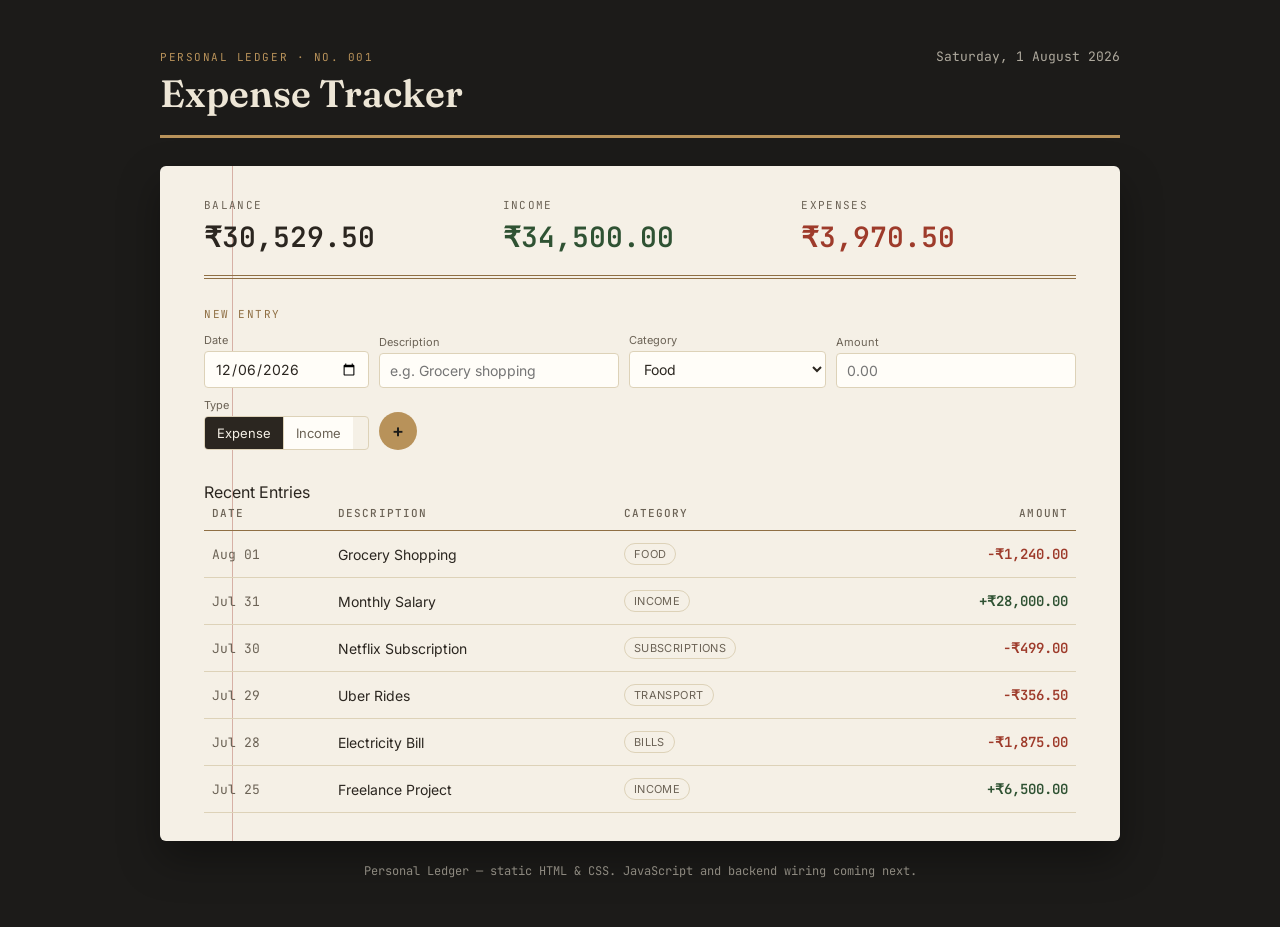
==== Expense tracker/index.html @ 89daaa1e "Changed html file name" ====
<!DOCTYPE html>
<html lang="en">
<head>
<meta charset="UTF-8">
<meta name="viewport" content="width=device-width, initial-scale=1.0">
<title>Expense Tracker</title>
<meta name="description" content="Personal Expense Tracker — frontend">

<link rel="preconnect" href="https://fonts.googleapis.com">
<link rel="preconnect" href="https://fonts.gstatic.com" crossorigin>
<link href="https://fonts.googleapis.com/css2?family=Fraunces:opsz,wght@9..144,500;9..144,600;9..144,700&family=Inter:wght@400;500;600&family=JetBrains+Mono:wght@400;500;600&display=swap" rel="stylesheet">
<link rel="stylesheet" href="style.css">

</head>
<body>

<div class="app">

  <header class="app-header">
    <div>
      <span class="eyebrow">Personal Ledger &middot; No. 001</span>
      <h1>Expense Tracker</h1>
    </div>
    <span class="date">Saturday, 1 August 2026</span>
  </header>

  <main class="ledger-sheet">

    <!-- SUMMARY -->
    <section class="summary-row" aria-label="Summary">
      <div class="stat">
        <span class="label">Balance</span>
        <span class="value balance">&#8377;30,529.50</span>
      </div>
      <div class="stat">
        <span class="label">Income</span>
        <span class="value credit">&#8377;34,500.00</span>
      </div>
      <div class="stat">
        <span class="label">Expenses</span>
        <span class="value debit">&#8377;3,970.50</span>
      </div>
    </section>

    <!-- NEW ENTRY -->
    <!--
      Not wired up yet — this is markup + styling only.
      When you're ready: add a <script> that listens for
      "submit", reads FormData, and either (a) pushes a new
      row into the table client-side, or (b) POSTs to your
      Spring Boot API and re-renders from the response.
    -->
    <form class="new-entry" onsubmit="return false;">
      <span class="section-title">New Entry</span>
      <div class="entry-row">
        <div class="field">
          <label for="entry-date">Date</label>
          <input type="date" id="entry-date" name="date" required>
        </div>
        <div class="field">
          <label for="entry-desc">Description</label>
          <input type="text" id="entry-desc" name="description" placeholder="e.g. Grocery shopping" required>
        </div>
        <div class="field">
          <label for="entry-category">Category</label>
          <select id="entry-category" name="category">
            <option>Food</option>
            <option>Transport</option>
            <option>Bills</option>
            <option>Subscriptions</option>
            <option>Entertainment</option>
            <option>Shopping</option>
            <option>Health</option>
            <option>Income</option>
            <option>Other</option>
          </select>
        </div>
        <div class="field">
          <label for="entry-amount">Amount</label>
          <input type="number" id="entry-amount" name="amount" min="0" step="0.01" placeholder="0.00" required>
        </div>
        <div class="field">
          <label id="type-label">Type</label>
          <div class="type-toggle" role="radiogroup" aria-labelledby="type-label">
            <input type="radio" id="type-expense" name="type" value="expense" checked>
            <label for="type-expense">Expense</label>
            <input type="radio" id="type-income" name="type" value="income">
            <label for="type-income">Income</label>
          </div>
        </div>
        <button type="submit" class="add-btn" aria-label="Add entry">+</button>
      </div>
    </form>

    <!-- TRANSACTIONS -->
    <section class="transactions" aria-label="Transactions">
      <span class="section-title">Recent Entries</span>
      <table>
        <thead>
          <tr>
            <th>Date</th>
            <th>Description</th>
            <th>Category</th>
            <th class="num">Amount</th>
          </tr>
        </thead>
        <tbody id="entries-list">
          <tr>
            <td class="date">Aug 01</td>
            <td>Grocery Shopping</td>
            <td><span class="tag">Food</span></td>
            <td class="amount debit">&minus;&#8377;1,240.00</td>
          </tr>
          <tr>
            <td class="date">Jul 31</td>
            <td>Monthly Salary</td>
            <td><span class="tag">Income</span></td>
            <td class="amount credit">+&#8377;28,000.00</td>
          </tr>
          <tr>
            <td class="date">Jul 30</td>
            <td>Netflix Subscription</td>
            <td><span class="tag">Subscriptions</span></td>
            <td class="amount debit">&minus;&#8377;499.00</td>
          </tr>
          <tr>
            <td class="date">Jul 29</td>
            <td>Uber Rides</td>
            <td><span class="tag">Transport</span></td>
            <td class="amount debit">&minus;&#8377;356.50</td>
          </tr>
          <tr>
            <td class="date">Jul 28</td>
            <td>Electricity Bill</td>
            <td><span class="tag">Bills</span></td>
            <td class="amount debit">&minus;&#8377;1,875.00</td>
          </tr>
          <tr>
            <td class="date">Jul 25</td>
            <td>Freelance Project</td>
            <td><span class="tag">Income</span></td>
            <td class="amount credit">+&#8377;6,500.00</td>
          </tr>
        </tbody>
      </table>
    </section>

  </main>

  <footer class="app-footer">
    Personal Ledger &mdash; static HTML &amp; CSS. JavaScript and backend wiring coming next.
  </footer>

</div>
<script src="script.js"></script>

</body>
</html>
---- Expense tracker/style.css ----
:root{
  --shell-bg:     #1c1b19;
  --shell-text:   #ede6d6;
  --shell-line:   #3a372f;

  --paper:        #f5f0e6;
  --paper-edge:   #e7ddc9;
  --rule:         #ddd2b8;

  --ink:          #2b2620;
  --ink-soft:     #6b6255;

  --brass:        #b8925a;
  --brass-dark:   #8f6f44;

  --red:          #9e3b2b;
  --green:        #2f5233;

  --radius: 6px;
  --shadow: 0 18px 40px rgba(0,0,0,0.35);

  --font-display: 'Fraunces', Georgia, serif;
  --font-body:    'Inter', system-ui, sans-serif;
  --font-mono:    'JetBrains Mono', 'Courier New', monospace;
}

/* ==========================================================
   RESET
   ========================================================== */
*, *::before, *::after{ box-sizing: border-box; }
html, body{ margin:0; padding:0; }
body{
  background: var(--shell-bg);
  color: var(--shell-text);
  font-family: var(--font-body);
  min-height: 100vh;
  padding: clamp(16px, 4vw, 48px);
}
h1,h2,h3{ margin:0; font-family: var(--font-display); }
button{ font-family: inherit; cursor: pointer; }
input, select{ font-family: inherit; }
table{ border-collapse: collapse; width: 100%; }

@media (prefers-reduced-motion: reduce){
  *{ transition: none !important; }
}

/* ==========================================================
   SHELL / HEADER
   ========================================================== */
.app{
  max-width: 960px;
  margin: 0 auto;
}

.app-header{
  display: flex;
  align-items: baseline;
  justify-content: space-between;
  flex-wrap: wrap;
  gap: 8px;
  padding-bottom: 18px;
  border-bottom: 3px solid var(--brass);
}

.app-header .eyebrow{
  display: block;
  font-family: var(--font-mono);
  font-size: 11px;
  letter-spacing: 0.14em;
  text-transform: uppercase;
  color: var(--brass);
  margin-bottom: 6px;
}

.app-header h1{
  font-size: clamp(28px, 4vw, 38px);
  font-weight: 600;
  color: var(--shell-text);
}

.app-header .date{
  font-family: var(--font-mono);
  font-size: 13px;
  color: var(--shell-text);
  opacity: 0.7;
}

/* ==========================================================
   LEDGER SHEET (the paper)
   ========================================================== */
.ledger-sheet{
  position: relative;
  background: var(--paper);
  color: var(--ink);
  border-radius: var(--radius);
  box-shadow: var(--shadow);
  margin-top: 28px;
  padding: 32px clamp(20px, 4vw, 44px) 28px;
  overflow: hidden;
}

/* the red margin rule, like a school exercise book */
.ledger-sheet::before{
  content: "";
  position: absolute;
  top: 0;
  bottom: 0;
  left: clamp(48px, 8vw, 72px);
  width: 1px;
  background: rgba(158, 59, 43, 0.35);
}

.ledger-sheet > *{
  position: relative;
}

/* ==========================================================
   SUMMARY ROW
   ========================================================== */
.summary-row{
  display: grid;
  grid-template-columns: repeat(3, 1fr);
  gap: 24px;
  padding-bottom: 20px;
  /* the double rule = the bookkeeping symbol for a final total */
  border-bottom: 4px double var(--brass-dark);
}

.stat .label{
  display: block;
  font-family: var(--font-mono);
  font-size: 11px;
  letter-spacing: 0.12em;
  text-transform: uppercase;
  color: var(--ink-soft);
  margin-bottom: 6px;
}

.stat .value{
  font-family: var(--font-mono);
  font-size: clamp(20px, 3vw, 28px);
  font-weight: 600;
  font-variant-numeric: tabular-nums;
}

.stat .value.credit{ color: var(--green); }
.stat .value.debit{ color: var(--red); }
.stat .value.balance{ color: var(--ink); } /* "in the black" */

/* ==========================================================
   NEW ENTRY FORM
   ========================================================== */
.new-entry{
  margin-top: 28px;
}

.new-entry legend,
.new-entry .section-title{
  font-family: var(--font-mono);
  font-size: 11px;
  letter-spacing: 0.14em;
  text-transform: uppercase;
  color: var(--brass-dark);
  margin-bottom: 12px;
  display: block;
}

.entry-row{
  display: grid;
  grid-template-columns: 1fr 1fr 1.2fr 1fr;
  gap: 10px;
  align-items: end;
}

.field{
  display: flex;
  flex-direction: column;
  gap: 4px;
}

.field label{
  font-size: 11px;
  color: var(--ink-soft);
}

.field input,
.field select{
  border: 1px solid var(--rule);
  background: #fffdf8;
  color: var(--ink);
  border-radius: 4px;
  padding: 8px 10px;
  font-size: 14px;
}

.field input:focus,
.field select:focus{
  outline: 2px solid var(--brass);
  outline-offset: 1px;
}

.type-toggle{
  display: inline-flex;
  border: 1px solid var(--rule);
  border-radius: 4px;
  overflow: hidden;
}

.type-toggle input{
  position: absolute;
  opacity: 0;
  pointer-events: none;
}

.type-toggle label{
  padding: 8px 12px;
  font-size: 13px;
  color: var(--ink-soft);
  background: #fffdf8;
  cursor: pointer;
  transition: background 0.15s ease, color 0.15s ease;
}

.type-toggle input:checked + label{
  background: var(--ink);
  color: var(--paper);
}

.type-toggle label:first-of-type{ border-right: 1px solid var(--rule); }

.add-btn{
  width: 38px;
  height: 38px;
  border-radius: 50%;
  border: none;
  background: var(--brass);
  color: var(--shell-bg);
  font-size: 18px;
  font-weight: 600;
  line-height: 1;
  display: grid;
  place-items: center;
  transition: background 0.15s ease, transform 0.15s ease;
}

.add-btn:hover{ background: var(--brass-dark); transform: scale(1.05); }
.add-btn:focus-visible{ outline: 2px solid var(--ink); outline-offset: 2px; }

.form-note{
  margin-top: 10px;
  font-size: 12px;
  color: var(--ink-soft);
  font-style: italic;
}

/* ==========================================================
   TRANSACTIONS TABLE
   Real ledgers rule off rows horizontally only — no vertical
   grid lines.
   ========================================================== */
.transactions{
  margin-top: 32px;
}

.transactions table{
  margin-top: 4px;
}

.transactions thead th{
  text-align: left;
  font-family: var(--font-mono);
  font-size: 11px;
  letter-spacing: 0.1em;
  text-transform: uppercase;
  color: var(--ink-soft);
  font-weight: 500;
  padding: 0 8px 10px;
  border-bottom: 1px solid var(--brass-dark);
}

.transactions thead th.num{ text-align: right; }

.transactions tbody td{
  padding: 12px 8px;
  border-bottom: 1px solid var(--rule);
  font-size: 14px;
  vertical-align: middle;
}

.transactions tbody tr:hover{
  background: rgba(184, 146, 90, 0.08);
}

.transactions td.date{
  font-family: var(--font-mono);
  font-size: 13px;
  color: var(--ink-soft);
  white-space: nowrap;
}

.tag{
  display: inline-block;
  font-size: 11px;
  letter-spacing: 0.04em;
  text-transform: uppercase;
  color: var(--ink-soft);
  border: 1px solid var(--rule);
  border-radius: 999px;
  padding: 3px 9px;
}

td.amount{
  text-align: right;
  font-family: var(--font-mono);
  font-variant-numeric: tabular-nums;
  font-weight: 600;
  white-space: nowrap;
}

td.amount.credit{ color: var(--green); }
td.amount.debit{ color: var(--red); }

/* ==========================================================
   FOOTER
   ========================================================== */
.app-footer{
  margin-top: 22px;
  text-align: center;
  font-family: var(--font-mono);
  font-size: 12px;
  color: var(--shell-text);
  opacity: 0.55;
}

/* ==========================================================
   RESPONSIVE
   ========================================================== */
@media (max-width: 720px){
  .summary-row{
    grid-template-columns: 1fr;
    gap: 16px;
  }
  .entry-row{
    grid-template-columns: 1fr;
  }
  .add-btn{ justify-self: start; }
  .transactions{
    overflow-x: auto;
  }
  .transactions table{ min-width: 520px; }
}
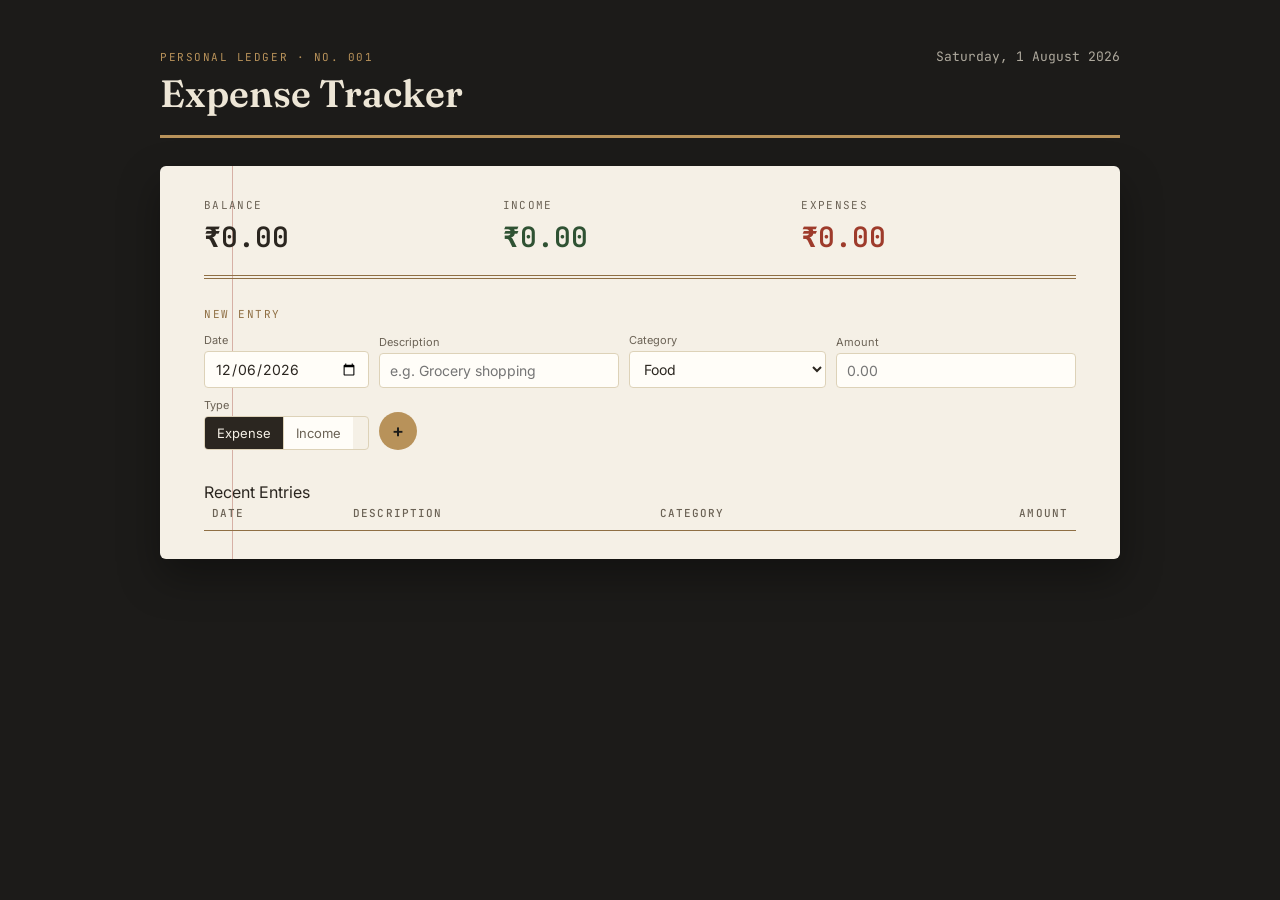
==== commit 8f40efc3: "Adding income,expense,debit calculator" ====
--- a/Expense tracker/index.html
+++ b/Expense tracker/index.html
@@ -105,52 +105,13 @@
           </tr>
         </thead>
         <tbody id="entries-list">
-          <tr>
-            <td class="date">Aug 01</td>
-            <td>Grocery Shopping</td>
-            <td><span class="tag">Food</span></td>
-            <td class="amount debit">&minus;&#8377;1,240.00</td>
-          </tr>
-          <tr>
-            <td class="date">Jul 31</td>
-            <td>Monthly Salary</td>
-            <td><span class="tag">Income</span></td>
-            <td class="amount credit">+&#8377;28,000.00</td>
-          </tr>
-          <tr>
-            <td class="date">Jul 30</td>
-            <td>Netflix Subscription</td>
-            <td><span class="tag">Subscriptions</span></td>
-            <td class="amount debit">&minus;&#8377;499.00</td>
-          </tr>
-          <tr>
-            <td class="date">Jul 29</td>
-            <td>Uber Rides</td>
-            <td><span class="tag">Transport</span></td>
-            <td class="amount debit">&minus;&#8377;356.50</td>
-          </tr>
-          <tr>
-            <td class="date">Jul 28</td>
-            <td>Electricity Bill</td>
-            <td><span class="tag">Bills</span></td>
-            <td class="amount debit">&minus;&#8377;1,875.00</td>
-          </tr>
-          <tr>
-            <td class="date">Jul 25</td>
-            <td>Freelance Project</td>
-            <td><span class="tag">Income</span></td>
-            <td class="amount credit">+&#8377;6,500.00</td>
-          </tr>
+          
         </tbody>
       </table>
     </section>
 
   </main>
 
-  <footer class="app-footer">
-    Personal Ledger &mdash; static HTML &amp; CSS. JavaScript and backend wiring coming next.
-  </footer>
-
 </div>
 <script src="script.js"></script>
 
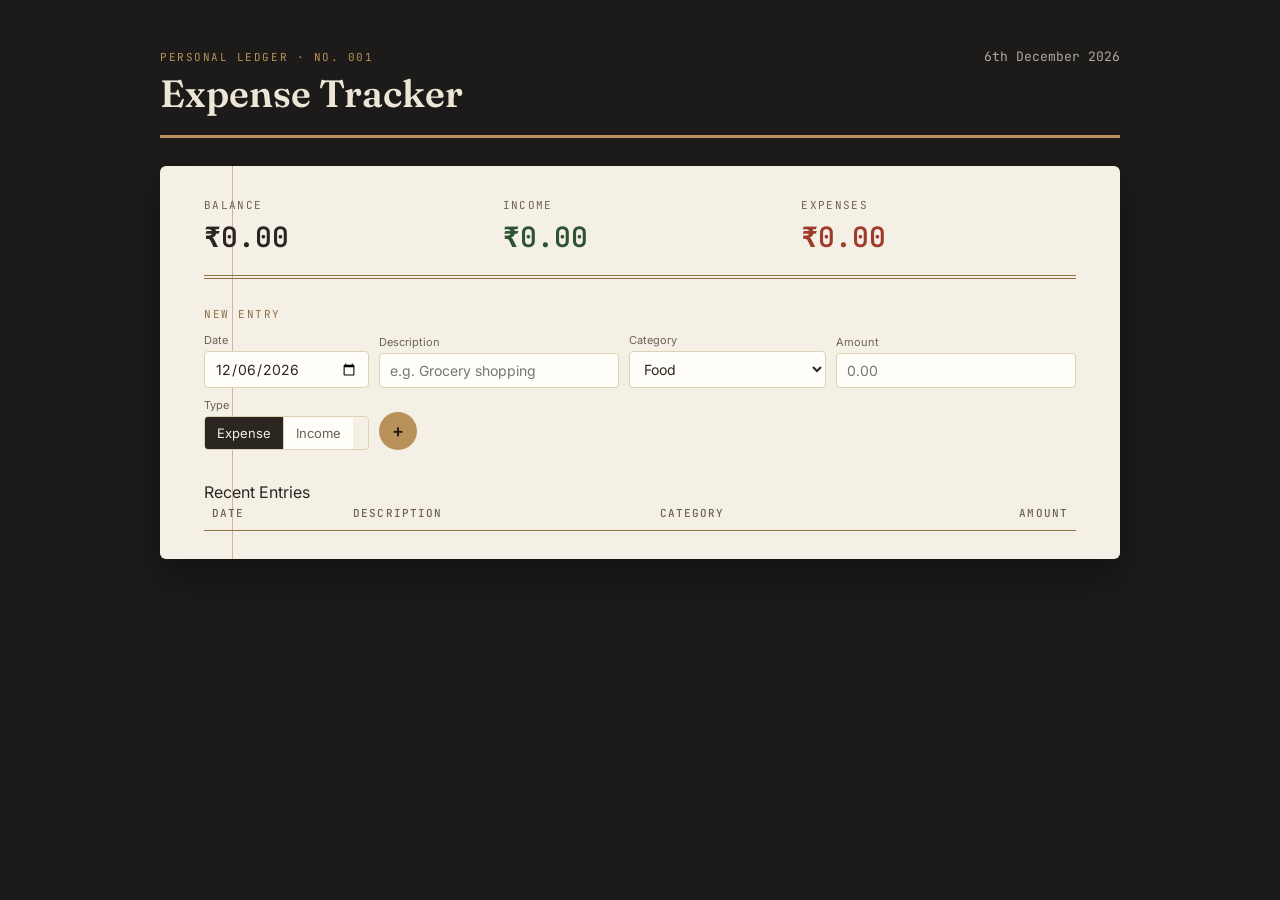
==== commit 10d649b4: "Added date as per today date" ====
--- a/Expense tracker/index.html
+++ b/Expense tracker/index.html
@@ -30,15 +30,15 @@
     <section class="summary-row" aria-label="Summary">
       <div class="stat">
         <span class="label">Balance</span>
-        <span class="value balance">&#8377;30,529.50</span>
+        <span class="value balance">&#8377;0.0</span>
       </div>
       <div class="stat">
         <span class="label">Income</span>
-        <span class="value credit">&#8377;34,500.00</span>
+        <span class="value credit">&#8377;0.00</span>
       </div>
       <div class="stat">
         <span class="label">Expenses</span>
-        <span class="value debit">&#8377;3,970.50</span>
+        <span class="value debit">&#8377;0.00</span>
       </div>
     </section>
 
